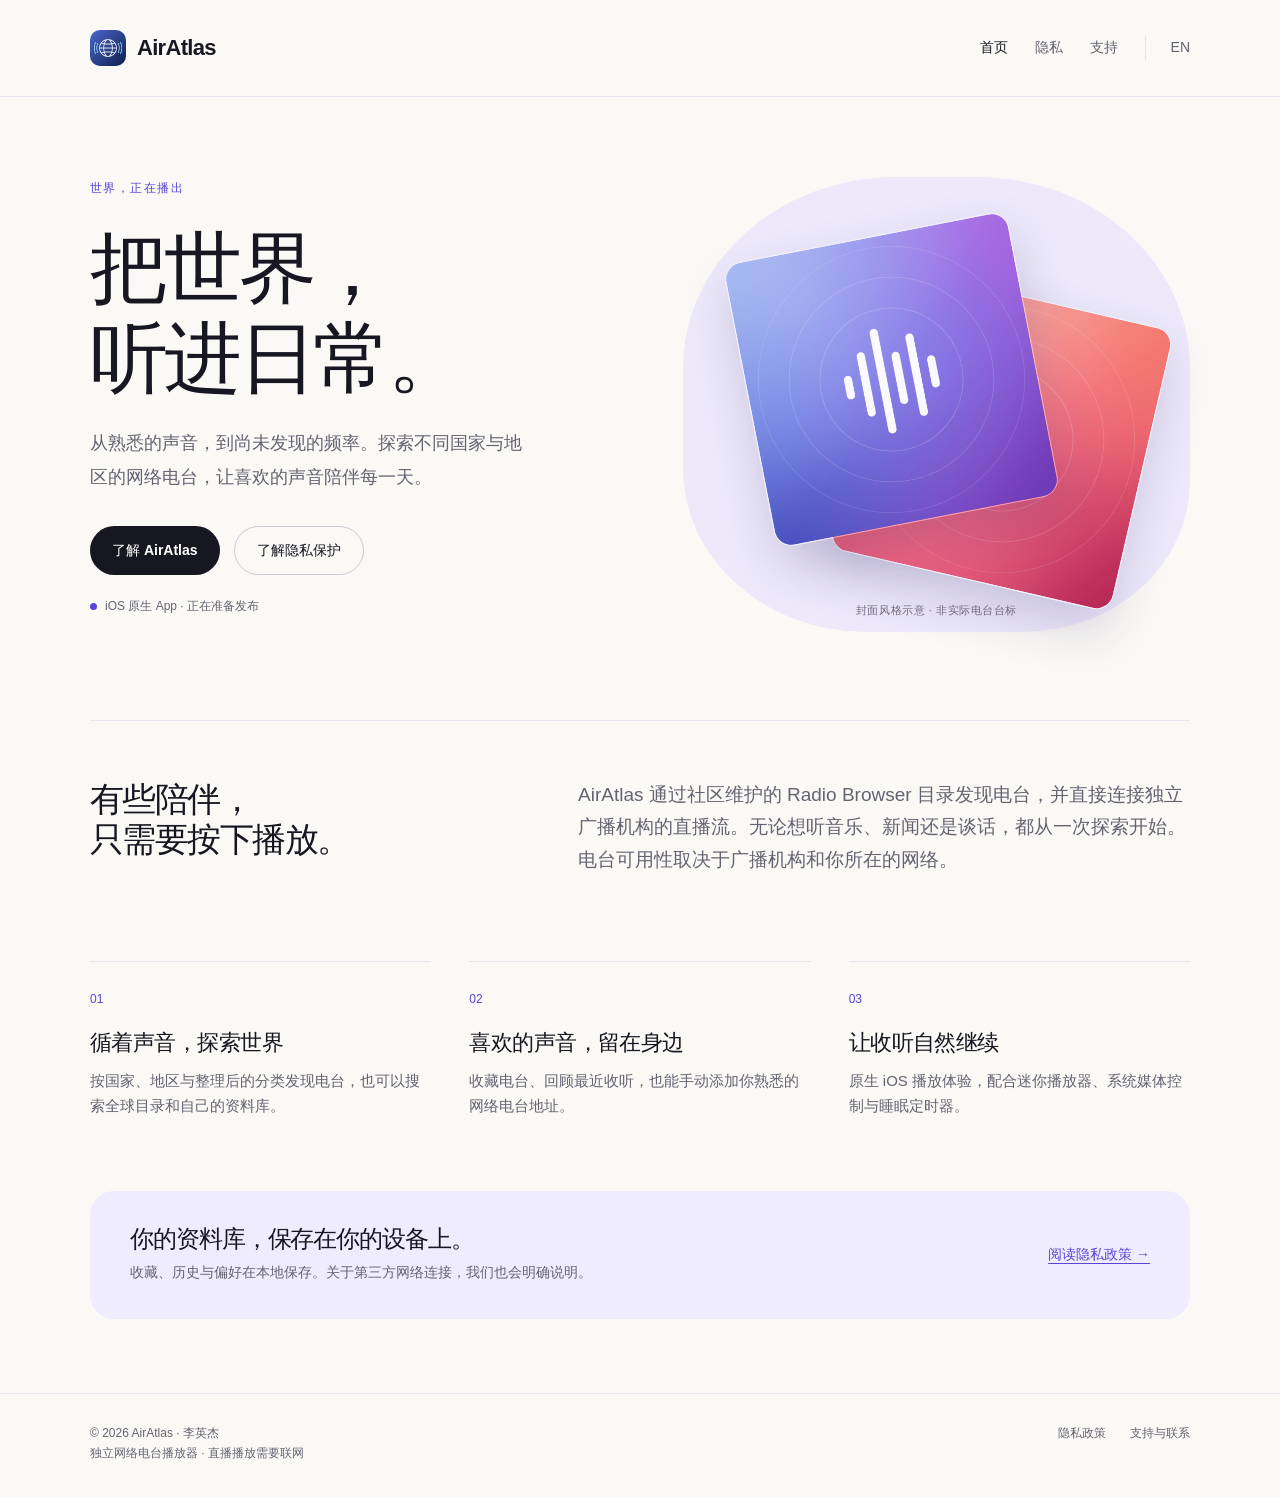
==== index.html @ 95bb7ce2 "Add files via upload" ====
<!doctype html><html lang="zh-CN"><head><meta charset="utf-8"><meta name="viewport" content="width=device-width, initial-scale=1"><title>听见世界的声音 · AirAtlas</title><meta name="description" content="从熟悉的声音，到尚未发现的频率。探索不同国家与地区的网络电台，让喜欢的声音陪伴每一天。"><meta name="theme-color" content="#faf9f6"><link rel="canonical" href="https://oooooooooooooooodles.github.io/airatlas-website/index.html"><link rel="alternate" hreflang="zh-CN" href="https://oooooooooooooooodles.github.io/airatlas-website/index.html"><link rel="alternate" hreflang="en" href="https://oooooooooooooooodles.github.io/airatlas-website/index-en.html"><link rel="icon" href="app-icon.png"><link rel="stylesheet" href="site.css"></head><body><a class="skip" href="#main">跳至正文</a><header><div class="wrap nav"><a class="brand" href="index.html" aria-label="AirAtlas 首页"><img src="app-icon.png" width="36" height="36" alt="">AirAtlas</a><nav class="nav-links" aria-label="主导航"><a href="index.html" aria-current="page">首页</a><a href="privacy.html">隐私</a><a href="support.html">支持</a><a class="language" href="index-en.html" lang="en" hreflang="en">EN</a></nav></div></header><main id="main" class="wrap"><section class="hero"><div><div class="eyebrow">世界，正在播出</div><h1>把世界，<br>听进日常。</h1><p class="lead">从熟悉的声音，到尚未发现的频率。探索不同国家与地区的网络电台，让喜欢的声音陪伴每一天。</p><div class="actions"><a class="button" href="support.html">了解 AirAtlas</a><a class="button secondary" href="privacy.html">了解隐私保护</a></div><p class="status">iOS 原生 App · 正在准备发布</p></div><div class="art-stage" role="img" aria-label="AirAtlas 电子与谈话类的封面风格示意"><img class="cover second" src="talk.jpg" width="1024" height="1024" alt=""><img class="cover first" src="electronic.jpg" width="1024" height="1024" alt=""><span class="art-caption">封面风格示意 · 非实际电台台标</span></div></section><section class="intro"><h2>有些陪伴，<br>只需要按下播放。</h2><p>AirAtlas 通过社区维护的 Radio Browser 目录发现电台，并直接连接独立广播机构的直播流。无论想听音乐、新闻还是谈话，都从一次探索开始。电台可用性取决于广播机构和你所在的网络。</p></section><div class="features"><section class="feature"><span class="number">01</span><h3>循着声音，探索世界</h3><p>按国家、地区与整理后的分类发现电台，也可以搜索全球目录和自己的资料库。</p></section><section class="feature"><span class="number">02</span><h3>喜欢的声音，留在身边</h3><p>收藏电台、回顾最近收听，也能手动添加你熟悉的网络电台地址。</p></section><section class="feature"><span class="number">03</span><h3>让收听自然继续</h3><p>原生 iOS 播放体验，配合迷你播放器、系统媒体控制与睡眠定时器。</p></section></div><section class="privacy-note"><div><h2>你的资料库，保存在你的设备上。</h2><p>收藏、历史与偏好在本地保存。关于第三方网络连接，我们也会明确说明。</p></div><a href="privacy.html">阅读隐私政策 →</a></section></main><footer><div class="wrap footer-row"><div class="footer-copy">© 2026 AirAtlas · 李英杰<br>独立网络电台播放器 · 直播播放需要联网</div><div class="footer-links"><a href="privacy.html">隐私政策</a><a href="support.html">支持与联系</a></div></div></footer></body></html>
---- site.css ----
:root{--paper:#faf9f6;--ink:#171721;--muted:#646370;--accent:#5845d8;--line:#e6e3ed;--soft:#efecff;--white:#fff;color-scheme:light;font-family:-apple-system,BlinkMacSystemFont,"Segoe UI","PingFang SC","Microsoft YaHei",sans-serif;font-synthesis:none}*{box-sizing:border-box}body{margin:0;background:var(--paper);color:var(--ink);line-height:1.7}a{color:var(--accent);text-underline-offset:4px}a:hover{text-decoration:underline}a:focus-visible,summary:focus-visible{outline:3px solid var(--accent);outline-offset:5px}img{max-width:100%;height:auto}h1,h2,h3,p{margin-top:0}h1,h2,h3{line-height:1.18;letter-spacing:-.045em}p{margin-bottom:1.2em}.wrap{max-width:1180px;margin:auto;padding:0 40px}.skip{position:absolute;left:20px;top:-70px;background:#fff;padding:12px;z-index:10}.skip:focus{top:10px}header{border-bottom:1px solid var(--line)}.nav{min-height:96px;display:flex;align-items:center;justify-content:space-between;gap:28px}.brand{display:flex;align-items:center;gap:11px;font-size:22px;font-weight:700;letter-spacing:-.7px;text-decoration:none;color:var(--ink)}.brand img{width:36px;height:36px;border-radius:10px}.nav-links{display:flex;gap:27px;align-items:center}.nav-links a{text-decoration:none;color:var(--muted);font-size:14px}.nav-links a[aria-current=page]{color:var(--ink);font-weight:650}.nav-links a:hover{color:var(--accent)}.language{border-left:1px solid var(--line);padding-left:25px}.eyebrow{font-size:12px;letter-spacing:.12em;font-weight:650;color:var(--accent);text-transform:uppercase}.hero{display:grid;grid-template-columns:1.1fr 1fr;align-items:center;gap:35px;padding-top:80px;padding-bottom:88px}.hero h1{font-size:clamp(48px,6.1vw,78px);font-weight:720;margin:24px 0;line-height:1.16}.hero .lead{font-size:18px;color:var(--muted);max-width:445px;line-height:1.85}.actions{display:flex;gap:14px;align-items:center;flex-wrap:wrap;margin-top:32px}.button{display:inline-flex;justify-content:center;align-items:center;min-height:49px;padding:11px 22px;border-radius:100px;background:var(--ink);color:#fff;text-decoration:none;font-size:14px;font-weight:550}.button:hover{background:var(--accent);text-decoration:none}.button.secondary{background:transparent;color:var(--ink);border:1px solid #ccc7d8}.status{font-size:12px;color:var(--muted);margin-top:21px}.status:before{content:"";display:inline-block;width:7px;height:7px;background:var(--accent);border-radius:50%;margin-right:8px}.art-stage{position:relative;min-height:455px;display:flex;align-items:center;justify-content:center;background:#ede9fb;border-radius:42% 42% 33% 36%;isolation:isolate}.cover{position:absolute;width:57%;border-radius:18px;box-shadow:0 22px 48px #30235e30;border:1px solid #ffffff66}.cover.first{transform:translate(-45px,-25px) rotate(-11deg);z-index:2}.cover.second{transform:translate(65px,35px) rotate(13deg)}.art-caption{position:absolute;bottom:12px;font-size:11px;color:#71677f;letter-spacing:.05em}.intro{border-top:1px solid var(--line);display:grid;grid-template-columns:1fr 1.5fr;gap:80px;padding-top:58px;padding-bottom:62px}.intro h2{font-size:34px;max-width:280px}.intro p{font-size:19px;color:var(--muted);max-width:650px;margin:0}.features{display:grid;grid-template-columns:repeat(3,1fr);gap:38px;padding:12px 0 72px}.feature{border-top:1px solid var(--line);padding-top:22px}.feature .number{font-size:12px;color:var(--accent)}.feature h3{font-size:22px;letter-spacing:-.025em;margin:18px 0 12px}.feature p{font-size:15px;color:var(--muted);margin:0}.privacy-note{display:flex;align-items:center;justify-content:space-between;gap:40px;background:var(--soft);border-radius:24px;padding:34px 40px;margin-bottom:74px}.privacy-note h2{font-size:24px;margin-bottom:8px}.privacy-note p{font-size:14px;color:var(--muted);margin:0}.privacy-note a{white-space:nowrap;font-size:14px}.page-title{padding:65px 0 35px;border-bottom:1px solid var(--line)}.page-title h1{font-size:clamp(38px,5vw,56px);margin:18px 0}.page-title .description{font-size:17px;color:var(--muted);max-width:660px}.meta{font-size:13px;color:var(--muted)}.document{display:grid;grid-template-columns:210px 1fr;gap:75px;padding-top:42px;padding-bottom:82px}.toc{font-size:13px;align-self:start;position:sticky;top:30px}.toc a{display:block;padding:6px 0;color:var(--muted);text-decoration:none}.toc a:hover{color:var(--accent)}.document article{max-width:750px}.document section{scroll-margin-top:30px;margin-bottom:35px}.document h2{font-size:25px;letter-spacing:-.025em;margin:5px 0 16px}.document p,.document li{font-size:15px;color:#4e4c5b}.document ul{padding-left:21px}.document strong{color:var(--ink);font-weight:600}.notice{padding:18px 22px;border-left:3px solid var(--accent);background:var(--soft);font-size:14px;border-radius:0 12px 12px 0}.contact-box{background:var(--soft);border-radius:20px;padding:28px;margin-bottom:35px}.contact-box h2{margin-top:0}.contact-box .email{font-size:clamp(18px,3vw,24px);overflow-wrap:anywhere;font-weight:550}.contact-box p{margin-bottom:0}details{padding:20px 0;border-bottom:1px solid var(--line)}summary{cursor:pointer;font-size:17px;font-weight:550;line-height:1.5}details p{margin:15px 0 2px!important}footer{border-top:1px solid var(--line);padding:29px 0 34px}.footer-row{display:flex;justify-content:space-between;gap:22px;align-items:start}.footer-copy{font-size:12px;color:var(--muted)}.footer-links{display:flex;gap:24px;font-size:12px}.footer-links a{color:var(--muted);text-decoration:none}.preview-note{background:#fff5dc;color:#655329;text-align:center;font-size:12px;padding:8px 18px}.not-found{padding:100px 0;min-height:60vh}.not-found h1{font-size:60px}.muted{color:var(--muted)}@media(max-width:850px){.wrap{padding:0 25px}.hero{gap:16px;padding-top:48px;padding-bottom:54px}.hero h1{font-size:52px}.art-stage{min-height:340px}.intro{gap:35px}.document{grid-template-columns:155px 1fr;gap:35px}.features{gap:24px}.nav-links{gap:18px}}@media(max-width:620px){.wrap{padding:0 22px}.nav{min-height:82px;gap:15px;flex-wrap:wrap;padding-top:16px;padding-bottom:14px}.brand{font-size:20px}.brand img{width:31px;height:31px}.nav-links{gap:15px}.nav-links a{font-size:12px}.language{padding-left:13px}.hero{grid-template-columns:1fr;padding-top:40px;padding-bottom:45px;gap:30px}.hero h1{font-size:54px;margin-top:18px}.hero .lead{font-size:16px}.art-stage{min-height:330px;max-width:400px;width:100%;justify-self:center}.intro{grid-template-columns:1fr;gap:5px;padding-top:35px;padding-bottom:36px}.intro h2{font-size:28px;max-width:none}.intro p{font-size:16px}.features{grid-template-columns:1fr;gap:29px;padding-bottom:40px}.feature h3{margin-top:12px;font-size:21px}.privacy-note{flex-direction:column;align-items:start;gap:17px;padding:27px;margin-bottom:42px}.privacy-note h2{font-size:22px}.page-title{padding-top:40px}.document{display:block;padding-top:24px;padding-bottom:35px}.toc{position:static;border-bottom:1px solid var(--line);padding-bottom:20px;margin-bottom:30px;display:flex;flex-wrap:wrap;gap:0 20px}.toc a{font-size:12px}.footer-row{flex-direction:column;gap:15px}.page-title h1{font-size:39px}.contact-box{padding:22px}}@media(prefers-reduced-motion:no-preference){a{transition:background-color .16s,color .16s}}@media print{header,.toc,.preview-note,.footer-links{display:none}.document{display:block}.wrap{max-width:none}.document article{max-width:none}body{background:#fff}.page-title{padding-top:0}}
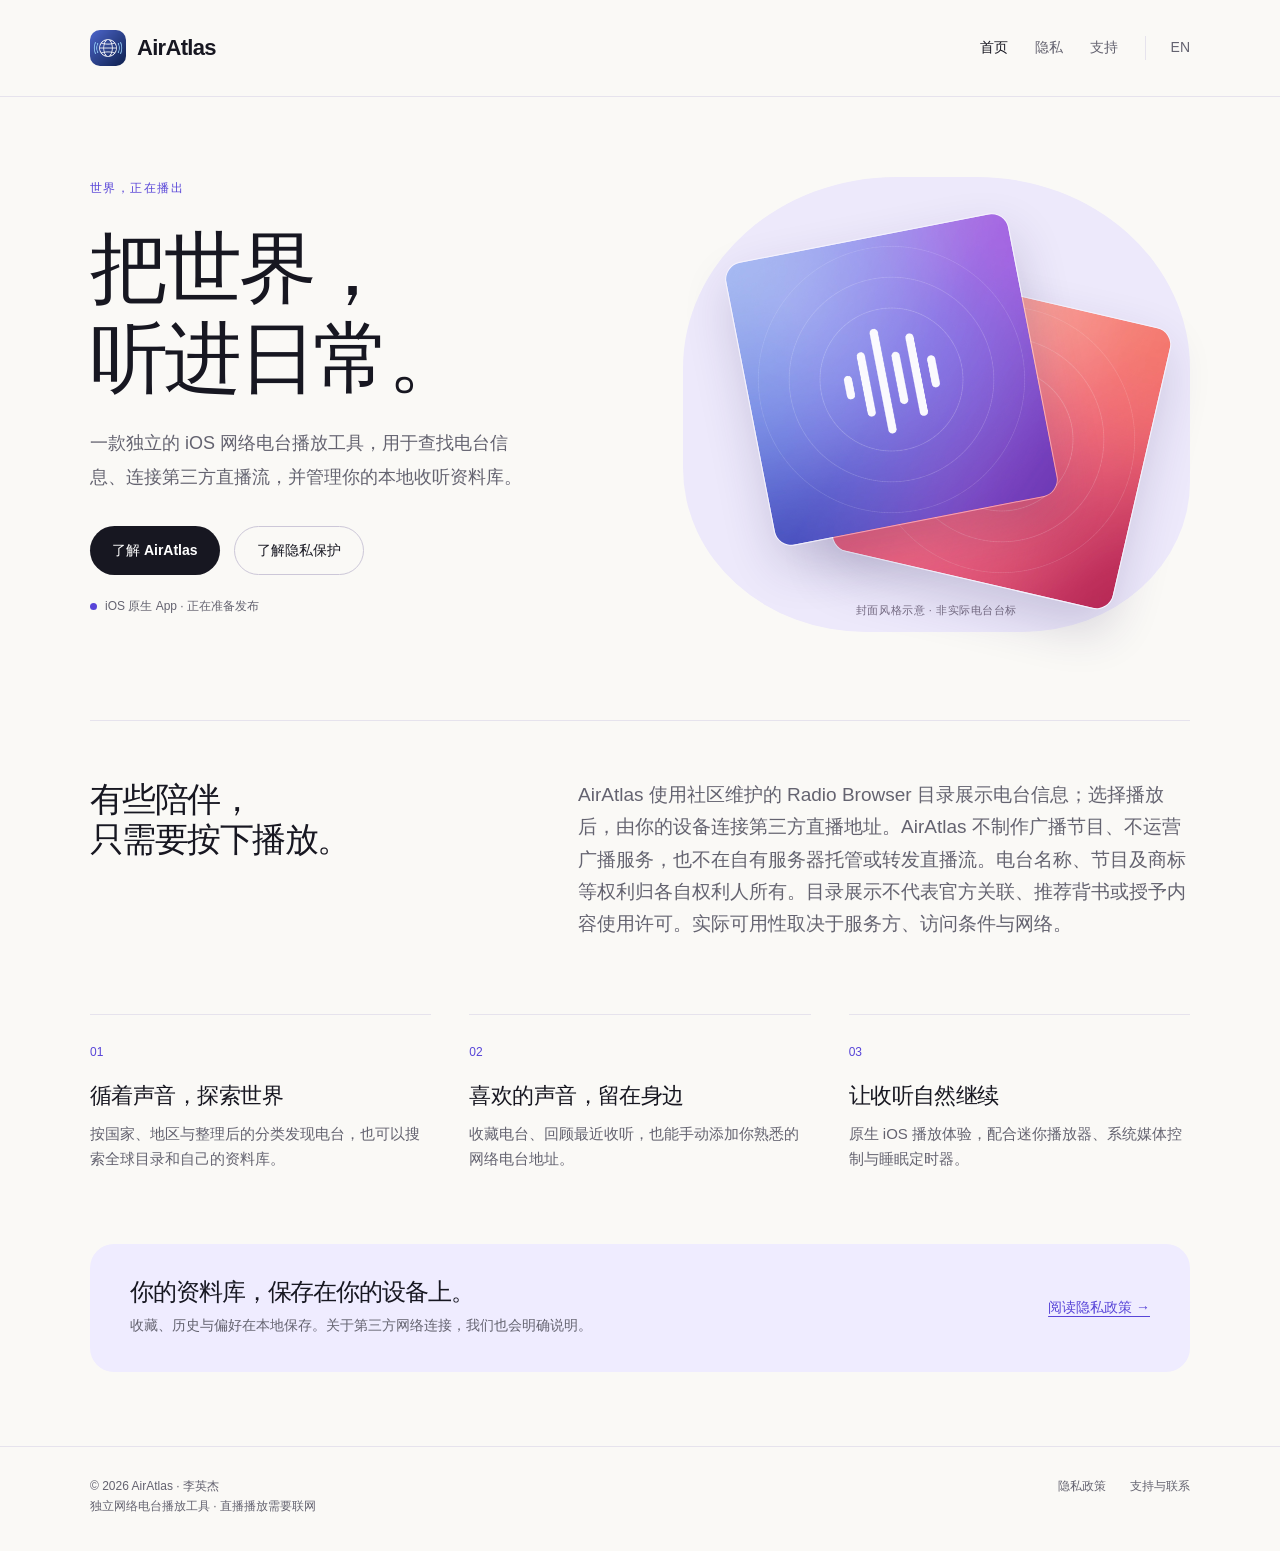
==== commit 80a0a10f: "Describe AirAtlas as an independent radio playback tool" ====
--- a/index.html
+++ b/index.html
@@ -1 +1 @@
-<!doctype html><html lang="zh-CN"><head><meta charset="utf-8"><meta name="viewport" content="width=device-width, initial-scale=1"><title>听见世界的声音 · AirAtlas</title><meta name="description" content="从熟悉的声音，到尚未发现的频率。探索不同国家与地区的网络电台，让喜欢的声音陪伴每一天。"><meta name="theme-color" content="#faf9f6"><link rel="canonical" href="https://oooooooooooooooodles.github.io/airatlas-website/index.html"><link rel="alternate" hreflang="zh-CN" href="https://oooooooooooooooodles.github.io/airatlas-website/index.html"><link rel="alternate" hreflang="en" href="https://oooooooooooooooodles.github.io/airatlas-website/index-en.html"><link rel="icon" href="app-icon.png"><link rel="stylesheet" href="site.css"></head><body><a class="skip" href="#main">跳至正文</a><header><div class="wrap nav"><a class="brand" href="index.html" aria-label="AirAtlas 首页"><img src="app-icon.png" width="36" height="36" alt="">AirAtlas</a><nav class="nav-links" aria-label="主导航"><a href="index.html" aria-current="page">首页</a><a href="privacy.html">隐私</a><a href="support.html">支持</a><a class="language" href="index-en.html" lang="en" hreflang="en">EN</a></nav></div></header><main id="main" class="wrap"><section class="hero"><div><div class="eyebrow">世界，正在播出</div><h1>把世界，<br>听进日常。</h1><p class="lead">从熟悉的声音，到尚未发现的频率。探索不同国家与地区的网络电台，让喜欢的声音陪伴每一天。</p><div class="actions"><a class="button" href="support.html">了解 AirAtlas</a><a class="button secondary" href="privacy.html">了解隐私保护</a></div><p class="status">iOS 原生 App · 正在准备发布</p></div><div class="art-stage" role="img" aria-label="AirAtlas 电子与谈话类的封面风格示意"><img class="cover second" src="talk.jpg" width="1024" height="1024" alt=""><img class="cover first" src="electronic.jpg" width="1024" height="1024" alt=""><span class="art-caption">封面风格示意 · 非实际电台台标</span></div></section><section class="intro"><h2>有些陪伴，<br>只需要按下播放。</h2><p>AirAtlas 通过社区维护的 Radio Browser 目录发现电台，并直接连接独立广播机构的直播流。无论想听音乐、新闻还是谈话，都从一次探索开始。电台可用性取决于广播机构和你所在的网络。</p></section><div class="features"><section class="feature"><span class="number">01</span><h3>循着声音，探索世界</h3><p>按国家、地区与整理后的分类发现电台，也可以搜索全球目录和自己的资料库。</p></section><section class="feature"><span class="number">02</span><h3>喜欢的声音，留在身边</h3><p>收藏电台、回顾最近收听，也能手动添加你熟悉的网络电台地址。</p></section><section class="feature"><span class="number">03</span><h3>让收听自然继续</h3><p>原生 iOS 播放体验，配合迷你播放器、系统媒体控制与睡眠定时器。</p></section></div><section class="privacy-note"><div><h2>你的资料库，保存在你的设备上。</h2><p>收藏、历史与偏好在本地保存。关于第三方网络连接，我们也会明确说明。</p></div><a href="privacy.html">阅读隐私政策 →</a></section></main><footer><div class="wrap footer-row"><div class="footer-copy">© 2026 AirAtlas · 李英杰<br>独立网络电台播放器 · 直播播放需要联网</div><div class="footer-links"><a href="privacy.html">隐私政策</a><a href="support.html">支持与联系</a></div></div></footer></body></html>+<!doctype html><html lang="zh-CN"><head><meta charset="utf-8"><meta name="viewport" content="width=device-width, initial-scale=1"><title>听见世界的声音 · AirAtlas</title><meta name="description" content="一款独立的 iOS 网络电台播放工具，用于查找电台信息、连接第三方直播流，并管理你的本地收听资料库。"><meta name="theme-color" content="#faf9f6"><link rel="canonical" href="https://oooooooooooooooodles.github.io/airatlas-website/index.html"><link rel="alternate" hreflang="zh-CN" href="https://oooooooooooooooodles.github.io/airatlas-website/index.html"><link rel="alternate" hreflang="en" href="https://oooooooooooooooodles.github.io/airatlas-website/index-en.html"><link rel="icon" href="app-icon.png"><link rel="stylesheet" href="site.css"></head><body><a class="skip" href="#main">跳至正文</a><header><div class="wrap nav"><a class="brand" href="index.html" aria-label="AirAtlas 首页"><img src="app-icon.png" width="36" height="36" alt="">AirAtlas</a><nav class="nav-links" aria-label="主导航"><a href="index.html" aria-current="page">首页</a><a href="privacy.html">隐私</a><a href="support.html">支持</a><a class="language" href="index-en.html" lang="en" hreflang="en">EN</a></nav></div></header><main id="main" class="wrap"><section class="hero"><div><div class="eyebrow">世界，正在播出</div><h1>把世界，<br>听进日常。</h1><p class="lead">一款独立的 iOS 网络电台播放工具，用于查找电台信息、连接第三方直播流，并管理你的本地收听资料库。</p><div class="actions"><a class="button" href="support.html">了解 AirAtlas</a><a class="button secondary" href="privacy.html">了解隐私保护</a></div><p class="status">iOS 原生 App · 正在准备发布</p></div><div class="art-stage" role="img" aria-label="AirAtlas 电子与谈话类的封面风格示意"><img class="cover second" src="talk.jpg" width="1024" height="1024" alt=""><img class="cover first" src="electronic.jpg" width="1024" height="1024" alt=""><span class="art-caption">封面风格示意 · 非实际电台台标</span></div></section><section class="intro"><h2>有些陪伴，<br>只需要按下播放。</h2><p>AirAtlas 使用社区维护的 Radio Browser 目录展示电台信息；选择播放后，由你的设备连接第三方直播地址。AirAtlas 不制作广播节目、不运营广播服务，也不在自有服务器托管或转发直播流。电台名称、节目及商标等权利归各自权利人所有。目录展示不代表官方关联、推荐背书或授予内容使用许可。实际可用性取决于服务方、访问条件与网络。</p></section><div class="features"><section class="feature"><span class="number">01</span><h3>循着声音，探索世界</h3><p>按国家、地区与整理后的分类发现电台，也可以搜索全球目录和自己的资料库。</p></section><section class="feature"><span class="number">02</span><h3>喜欢的声音，留在身边</h3><p>收藏电台、回顾最近收听，也能手动添加你熟悉的网络电台地址。</p></section><section class="feature"><span class="number">03</span><h3>让收听自然继续</h3><p>原生 iOS 播放体验，配合迷你播放器、系统媒体控制与睡眠定时器。</p></section></div><section class="privacy-note"><div><h2>你的资料库，保存在你的设备上。</h2><p>收藏、历史与偏好在本地保存。关于第三方网络连接，我们也会明确说明。</p></div><a href="privacy.html">阅读隐私政策 →</a></section></main><footer><div class="wrap footer-row"><div class="footer-copy">© 2026 AirAtlas · 李英杰<br>独立网络电台播放工具 · 直播播放需要联网</div><div class="footer-links"><a href="privacy.html">隐私政策</a><a href="support.html">支持与联系</a></div></div></footer></body></html>
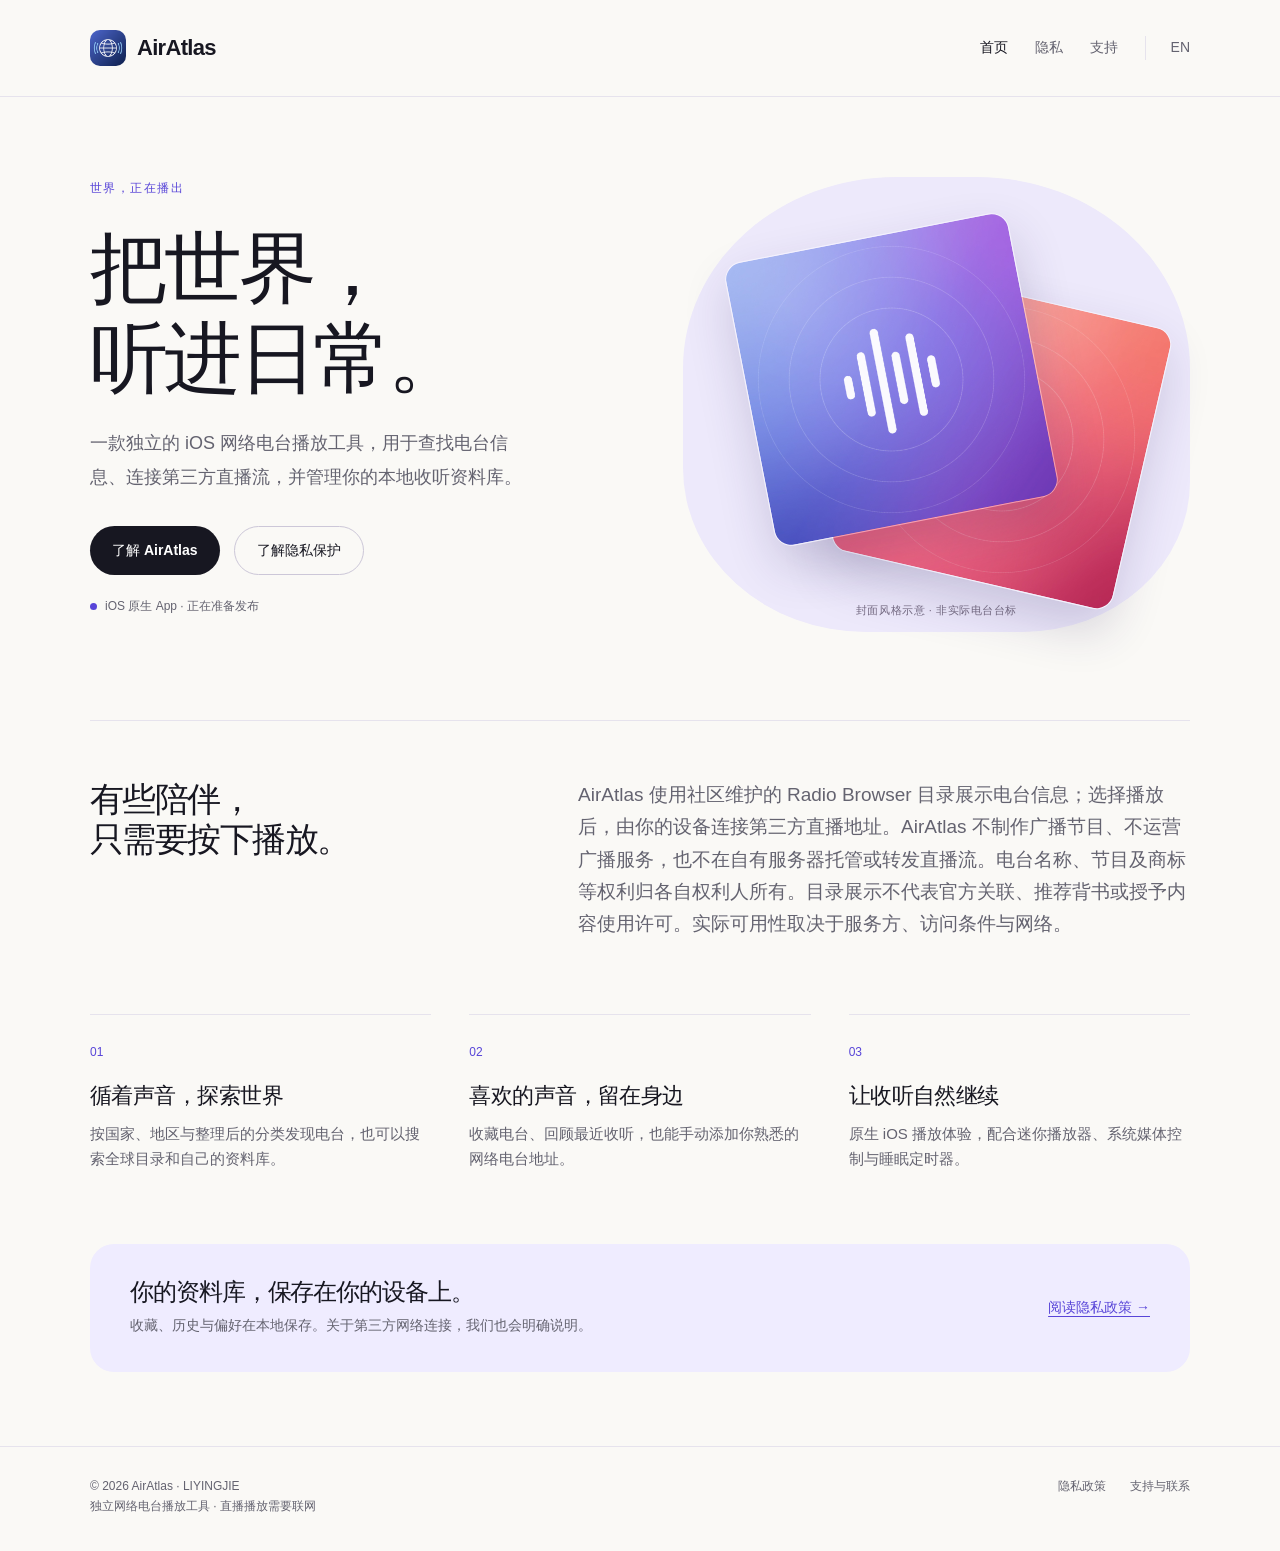
==== commit 5b41e692: "Use LIYINGJIE as the developer display name" ====
--- a/index.html
+++ b/index.html
@@ -1 +1 @@
-<!doctype html><html lang="zh-CN"><head><meta charset="utf-8"><meta name="viewport" content="width=device-width, initial-scale=1"><title>听见世界的声音 · AirAtlas</title><meta name="description" content="一款独立的 iOS 网络电台播放工具，用于查找电台信息、连接第三方直播流，并管理你的本地收听资料库。"><meta name="theme-color" content="#faf9f6"><link rel="canonical" href="https://oooooooooooooooodles.github.io/airatlas-website/index.html"><link rel="alternate" hreflang="zh-CN" href="https://oooooooooooooooodles.github.io/airatlas-website/index.html"><link rel="alternate" hreflang="en" href="https://oooooooooooooooodles.github.io/airatlas-website/index-en.html"><link rel="icon" href="app-icon.png"><link rel="stylesheet" href="site.css"></head><body><a class="skip" href="#main">跳至正文</a><header><div class="wrap nav"><a class="brand" href="index.html" aria-label="AirAtlas 首页"><img src="app-icon.png" width="36" height="36" alt="">AirAtlas</a><nav class="nav-links" aria-label="主导航"><a href="index.html" aria-current="page">首页</a><a href="privacy.html">隐私</a><a href="support.html">支持</a><a class="language" href="index-en.html" lang="en" hreflang="en">EN</a></nav></div></header><main id="main" class="wrap"><section class="hero"><div><div class="eyebrow">世界，正在播出</div><h1>把世界，<br>听进日常。</h1><p class="lead">一款独立的 iOS 网络电台播放工具，用于查找电台信息、连接第三方直播流，并管理你的本地收听资料库。</p><div class="actions"><a class="button" href="support.html">了解 AirAtlas</a><a class="button secondary" href="privacy.html">了解隐私保护</a></div><p class="status">iOS 原生 App · 正在准备发布</p></div><div class="art-stage" role="img" aria-label="AirAtlas 电子与谈话类的封面风格示意"><img class="cover second" src="talk.jpg" width="1024" height="1024" alt=""><img class="cover first" src="electronic.jpg" width="1024" height="1024" alt=""><span class="art-caption">封面风格示意 · 非实际电台台标</span></div></section><section class="intro"><h2>有些陪伴，<br>只需要按下播放。</h2><p>AirAtlas 使用社区维护的 Radio Browser 目录展示电台信息；选择播放后，由你的设备连接第三方直播地址。AirAtlas 不制作广播节目、不运营广播服务，也不在自有服务器托管或转发直播流。电台名称、节目及商标等权利归各自权利人所有。目录展示不代表官方关联、推荐背书或授予内容使用许可。实际可用性取决于服务方、访问条件与网络。</p></section><div class="features"><section class="feature"><span class="number">01</span><h3>循着声音，探索世界</h3><p>按国家、地区与整理后的分类发现电台，也可以搜索全球目录和自己的资料库。</p></section><section class="feature"><span class="number">02</span><h3>喜欢的声音，留在身边</h3><p>收藏电台、回顾最近收听，也能手动添加你熟悉的网络电台地址。</p></section><section class="feature"><span class="number">03</span><h3>让收听自然继续</h3><p>原生 iOS 播放体验，配合迷你播放器、系统媒体控制与睡眠定时器。</p></section></div><section class="privacy-note"><div><h2>你的资料库，保存在你的设备上。</h2><p>收藏、历史与偏好在本地保存。关于第三方网络连接，我们也会明确说明。</p></div><a href="privacy.html">阅读隐私政策 →</a></section></main><footer><div class="wrap footer-row"><div class="footer-copy">© 2026 AirAtlas · 李英杰<br>独立网络电台播放工具 · 直播播放需要联网</div><div class="footer-links"><a href="privacy.html">隐私政策</a><a href="support.html">支持与联系</a></div></div></footer></body></html>
+<!doctype html><html lang="zh-CN"><head><meta charset="utf-8"><meta name="viewport" content="width=device-width, initial-scale=1"><title>听见世界的声音 · AirAtlas</title><meta name="description" content="一款独立的 iOS 网络电台播放工具，用于查找电台信息、连接第三方直播流，并管理你的本地收听资料库。"><meta name="theme-color" content="#faf9f6"><link rel="canonical" href="https://oooooooooooooooodles.github.io/airatlas-website/index.html"><link rel="alternate" hreflang="zh-CN" href="https://oooooooooooooooodles.github.io/airatlas-website/index.html"><link rel="alternate" hreflang="en" href="https://oooooooooooooooodles.github.io/airatlas-website/index-en.html"><link rel="icon" href="app-icon.png"><link rel="stylesheet" href="site.css"></head><body><a class="skip" href="#main">跳至正文</a><header><div class="wrap nav"><a class="brand" href="index.html" aria-label="AirAtlas 首页"><img src="app-icon.png" width="36" height="36" alt="">AirAtlas</a><nav class="nav-links" aria-label="主导航"><a href="index.html" aria-current="page">首页</a><a href="privacy.html">隐私</a><a href="support.html">支持</a><a class="language" href="index-en.html" lang="en" hreflang="en">EN</a></nav></div></header><main id="main" class="wrap"><section class="hero"><div><div class="eyebrow">世界，正在播出</div><h1>把世界，<br>听进日常。</h1><p class="lead">一款独立的 iOS 网络电台播放工具，用于查找电台信息、连接第三方直播流，并管理你的本地收听资料库。</p><div class="actions"><a class="button" href="support.html">了解 AirAtlas</a><a class="button secondary" href="privacy.html">了解隐私保护</a></div><p class="status">iOS 原生 App · 正在准备发布</p></div><div class="art-stage" role="img" aria-label="AirAtlas 电子与谈话类的封面风格示意"><img class="cover second" src="talk.jpg" width="1024" height="1024" alt=""><img class="cover first" src="electronic.jpg" width="1024" height="1024" alt=""><span class="art-caption">封面风格示意 · 非实际电台台标</span></div></section><section class="intro"><h2>有些陪伴，<br>只需要按下播放。</h2><p>AirAtlas 使用社区维护的 Radio Browser 目录展示电台信息；选择播放后，由你的设备连接第三方直播地址。AirAtlas 不制作广播节目、不运营广播服务，也不在自有服务器托管或转发直播流。电台名称、节目及商标等权利归各自权利人所有。目录展示不代表官方关联、推荐背书或授予内容使用许可。实际可用性取决于服务方、访问条件与网络。</p></section><div class="features"><section class="feature"><span class="number">01</span><h3>循着声音，探索世界</h3><p>按国家、地区与整理后的分类发现电台，也可以搜索全球目录和自己的资料库。</p></section><section class="feature"><span class="number">02</span><h3>喜欢的声音，留在身边</h3><p>收藏电台、回顾最近收听，也能手动添加你熟悉的网络电台地址。</p></section><section class="feature"><span class="number">03</span><h3>让收听自然继续</h3><p>原生 iOS 播放体验，配合迷你播放器、系统媒体控制与睡眠定时器。</p></section></div><section class="privacy-note"><div><h2>你的资料库，保存在你的设备上。</h2><p>收藏、历史与偏好在本地保存。关于第三方网络连接，我们也会明确说明。</p></div><a href="privacy.html">阅读隐私政策 →</a></section></main><footer><div class="wrap footer-row"><div class="footer-copy">© 2026 AirAtlas · LIYINGJIE<br>独立网络电台播放工具 · 直播播放需要联网</div><div class="footer-links"><a href="privacy.html">隐私政策</a><a href="support.html">支持与联系</a></div></div></footer></body></html>
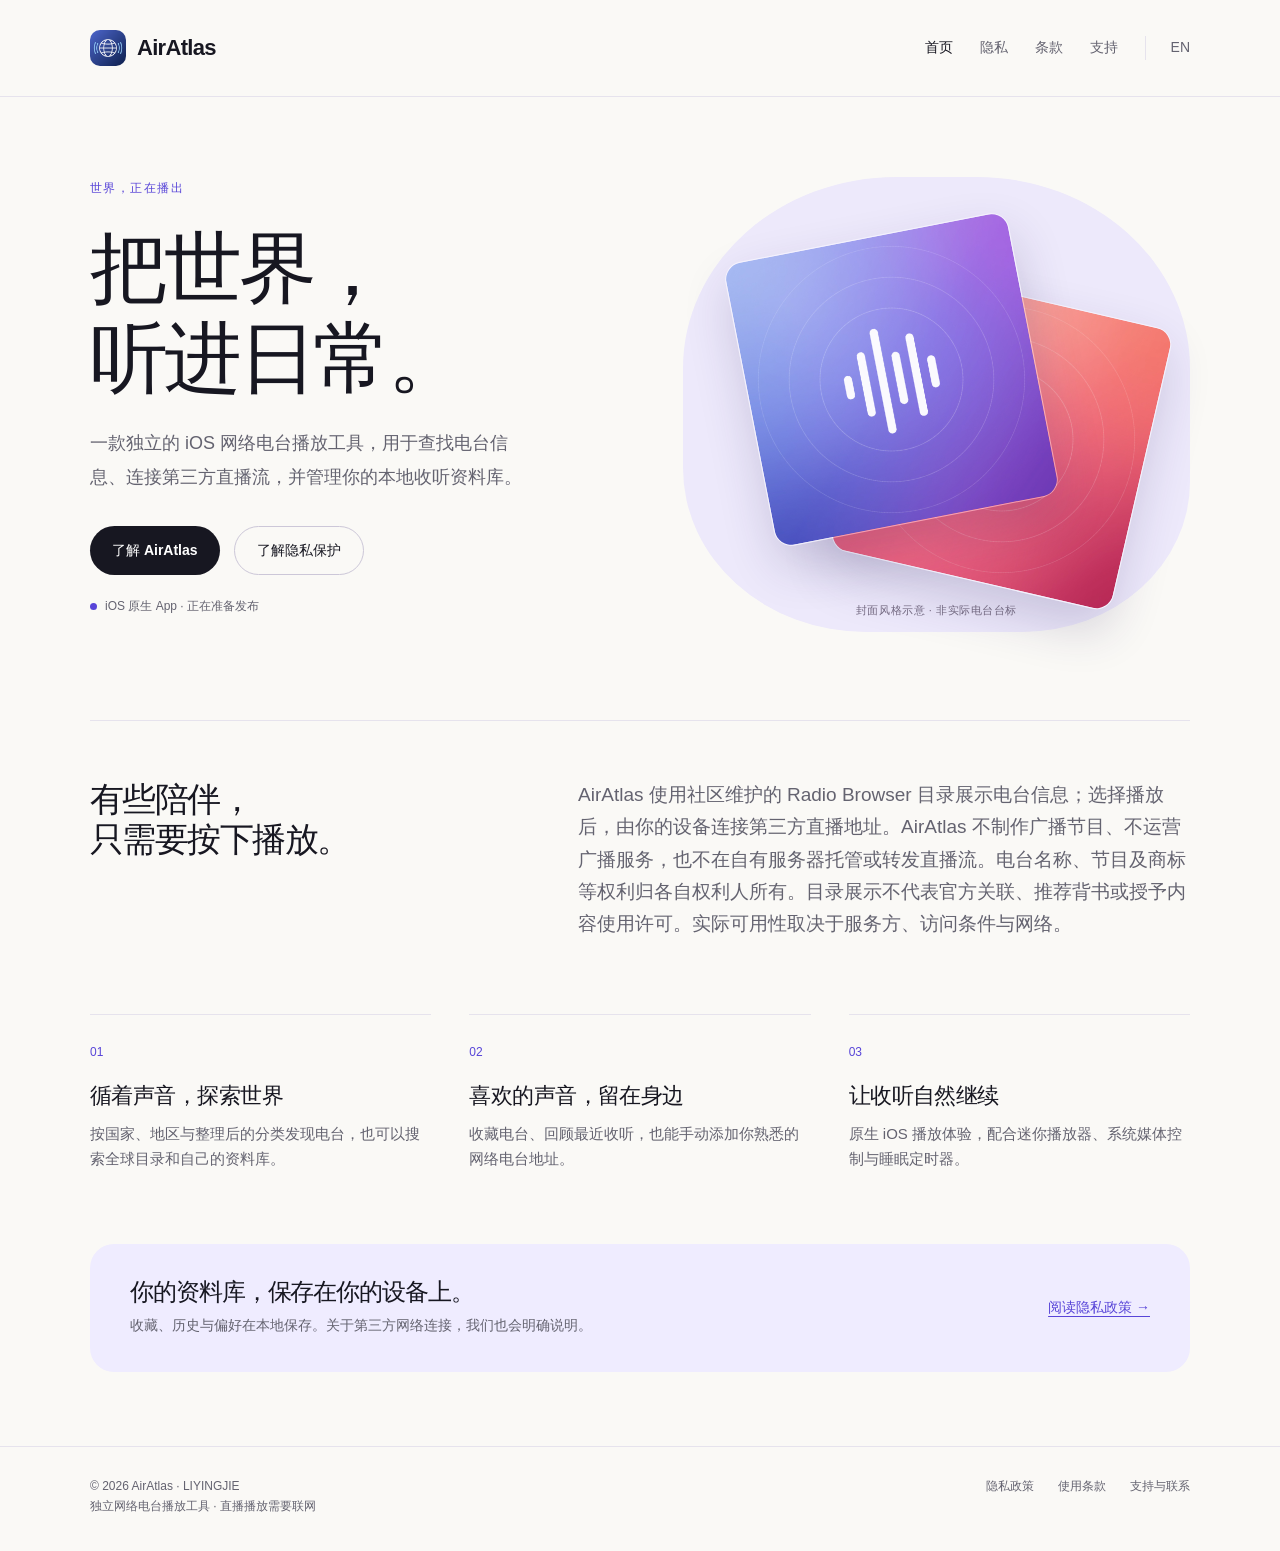
==== commit 9ca84675: "Update AirAtlas terms, privacy and broadcaster contact policy" ====
--- a/index.html
+++ b/index.html
@@ -1 +1 @@
-<!doctype html><html lang="zh-CN"><head><meta charset="utf-8"><meta name="viewport" content="width=device-width, initial-scale=1"><title>听见世界的声音 · AirAtlas</title><meta name="description" content="一款独立的 iOS 网络电台播放工具，用于查找电台信息、连接第三方直播流，并管理你的本地收听资料库。"><meta name="theme-color" content="#faf9f6"><link rel="canonical" href="https://oooooooooooooooodles.github.io/airatlas-website/index.html"><link rel="alternate" hreflang="zh-CN" href="https://oooooooooooooooodles.github.io/airatlas-website/index.html"><link rel="alternate" hreflang="en" href="https://oooooooooooooooodles.github.io/airatlas-website/index-en.html"><link rel="icon" href="app-icon.png"><link rel="stylesheet" href="site.css"></head><body><a class="skip" href="#main">跳至正文</a><header><div class="wrap nav"><a class="brand" href="index.html" aria-label="AirAtlas 首页"><img src="app-icon.png" width="36" height="36" alt="">AirAtlas</a><nav class="nav-links" aria-label="主导航"><a href="index.html" aria-current="page">首页</a><a href="privacy.html">隐私</a><a href="support.html">支持</a><a class="language" href="index-en.html" lang="en" hreflang="en">EN</a></nav></div></header><main id="main" class="wrap"><section class="hero"><div><div class="eyebrow">世界，正在播出</div><h1>把世界，<br>听进日常。</h1><p class="lead">一款独立的 iOS 网络电台播放工具，用于查找电台信息、连接第三方直播流，并管理你的本地收听资料库。</p><div class="actions"><a class="button" href="support.html">了解 AirAtlas</a><a class="button secondary" href="privacy.html">了解隐私保护</a></div><p class="status">iOS 原生 App · 正在准备发布</p></div><div class="art-stage" role="img" aria-label="AirAtlas 电子与谈话类的封面风格示意"><img class="cover second" src="talk.jpg" width="1024" height="1024" alt=""><img class="cover first" src="electronic.jpg" width="1024" height="1024" alt=""><span class="art-caption">封面风格示意 · 非实际电台台标</span></div></section><section class="intro"><h2>有些陪伴，<br>只需要按下播放。</h2><p>AirAtlas 使用社区维护的 Radio Browser 目录展示电台信息；选择播放后，由你的设备连接第三方直播地址。AirAtlas 不制作广播节目、不运营广播服务，也不在自有服务器托管或转发直播流。电台名称、节目及商标等权利归各自权利人所有。目录展示不代表官方关联、推荐背书或授予内容使用许可。实际可用性取决于服务方、访问条件与网络。</p></section><div class="features"><section class="feature"><span class="number">01</span><h3>循着声音，探索世界</h3><p>按国家、地区与整理后的分类发现电台，也可以搜索全球目录和自己的资料库。</p></section><section class="feature"><span class="number">02</span><h3>喜欢的声音，留在身边</h3><p>收藏电台、回顾最近收听，也能手动添加你熟悉的网络电台地址。</p></section><section class="feature"><span class="number">03</span><h3>让收听自然继续</h3><p>原生 iOS 播放体验，配合迷你播放器、系统媒体控制与睡眠定时器。</p></section></div><section class="privacy-note"><div><h2>你的资料库，保存在你的设备上。</h2><p>收藏、历史与偏好在本地保存。关于第三方网络连接，我们也会明确说明。</p></div><a href="privacy.html">阅读隐私政策 →</a></section></main><footer><div class="wrap footer-row"><div class="footer-copy">© 2026 AirAtlas · LIYINGJIE<br>独立网络电台播放工具 · 直播播放需要联网</div><div class="footer-links"><a href="privacy.html">隐私政策</a><a href="support.html">支持与联系</a></div></div></footer></body></html>
+<!doctype html><html lang="zh-CN"><head><meta charset="utf-8"><meta name="viewport" content="width=device-width, initial-scale=1"><title>听见世界的声音 · AirAtlas</title><meta name="description" content="一款独立的 iOS 网络电台播放工具，用于查找电台信息、连接第三方直播流，并管理你的本地收听资料库。"><meta name="theme-color" content="#faf9f6"><link rel="canonical" href="https://oooooooooooooooodles.github.io/airatlas-website/index.html"><link rel="alternate" hreflang="zh-CN" href="https://oooooooooooooooodles.github.io/airatlas-website/index.html"><link rel="alternate" hreflang="en" href="https://oooooooooooooooodles.github.io/airatlas-website/index-en.html"><link rel="icon" href="app-icon.png"><link rel="stylesheet" href="site.css"></head><body><a class="skip" href="#main">跳至正文</a><header><div class="wrap nav"><a class="brand" href="index.html" aria-label="AirAtlas 首页"><img src="app-icon.png" width="36" height="36" alt="">AirAtlas</a><nav class="nav-links" aria-label="主导航"><a href="index.html" aria-current="page">首页</a><a href="privacy.html">隐私</a><a href="terms.html">条款</a><a href="support.html">支持</a><a class="language" href="index-en.html" lang="en" hreflang="en">EN</a></nav></div></header><main id="main" class="wrap"><section class="hero"><div><div class="eyebrow">世界，正在播出</div><h1>把世界，<br>听进日常。</h1><p class="lead">一款独立的 iOS 网络电台播放工具，用于查找电台信息、连接第三方直播流，并管理你的本地收听资料库。</p><div class="actions"><a class="button" href="support.html">了解 AirAtlas</a><a class="button secondary" href="privacy.html">了解隐私保护</a></div><p class="status">iOS 原生 App · 正在准备发布</p></div><div class="art-stage" role="img" aria-label="AirAtlas 电子与谈话类的封面风格示意"><img class="cover second" src="talk.jpg" width="1024" height="1024" alt=""><img class="cover first" src="electronic.jpg" width="1024" height="1024" alt=""><span class="art-caption">封面风格示意 · 非实际电台台标</span></div></section><section class="intro"><h2>有些陪伴，<br>只需要按下播放。</h2><p>AirAtlas 使用社区维护的 Radio Browser 目录展示电台信息；选择播放后，由你的设备连接第三方直播地址。AirAtlas 不制作广播节目、不运营广播服务，也不在自有服务器托管或转发直播流。电台名称、节目及商标等权利归各自权利人所有。目录展示不代表官方关联、推荐背书或授予内容使用许可。实际可用性取决于服务方、访问条件与网络。</p></section><div class="features"><section class="feature"><span class="number">01</span><h3>循着声音，探索世界</h3><p>按国家、地区与整理后的分类发现电台，也可以搜索全球目录和自己的资料库。</p></section><section class="feature"><span class="number">02</span><h3>喜欢的声音，留在身边</h3><p>收藏电台、回顾最近收听，也能手动添加你熟悉的网络电台地址。</p></section><section class="feature"><span class="number">03</span><h3>让收听自然继续</h3><p>原生 iOS 播放体验，配合迷你播放器、系统媒体控制与睡眠定时器。</p></section></div><section class="privacy-note"><div><h2>你的资料库，保存在你的设备上。</h2><p>收藏、历史与偏好在本地保存。关于第三方网络连接，我们也会明确说明。</p></div><a href="privacy.html">阅读隐私政策 →</a></section></main><footer><div class="wrap footer-row"><div class="footer-copy">© 2026 AirAtlas · LIYINGJIE<br>独立网络电台播放工具 · 直播播放需要联网</div><div class="footer-links"><a href="privacy.html">隐私政策</a><a href="terms.html">使用条款</a><a href="support.html">支持与联系</a></div></div></footer></body></html>
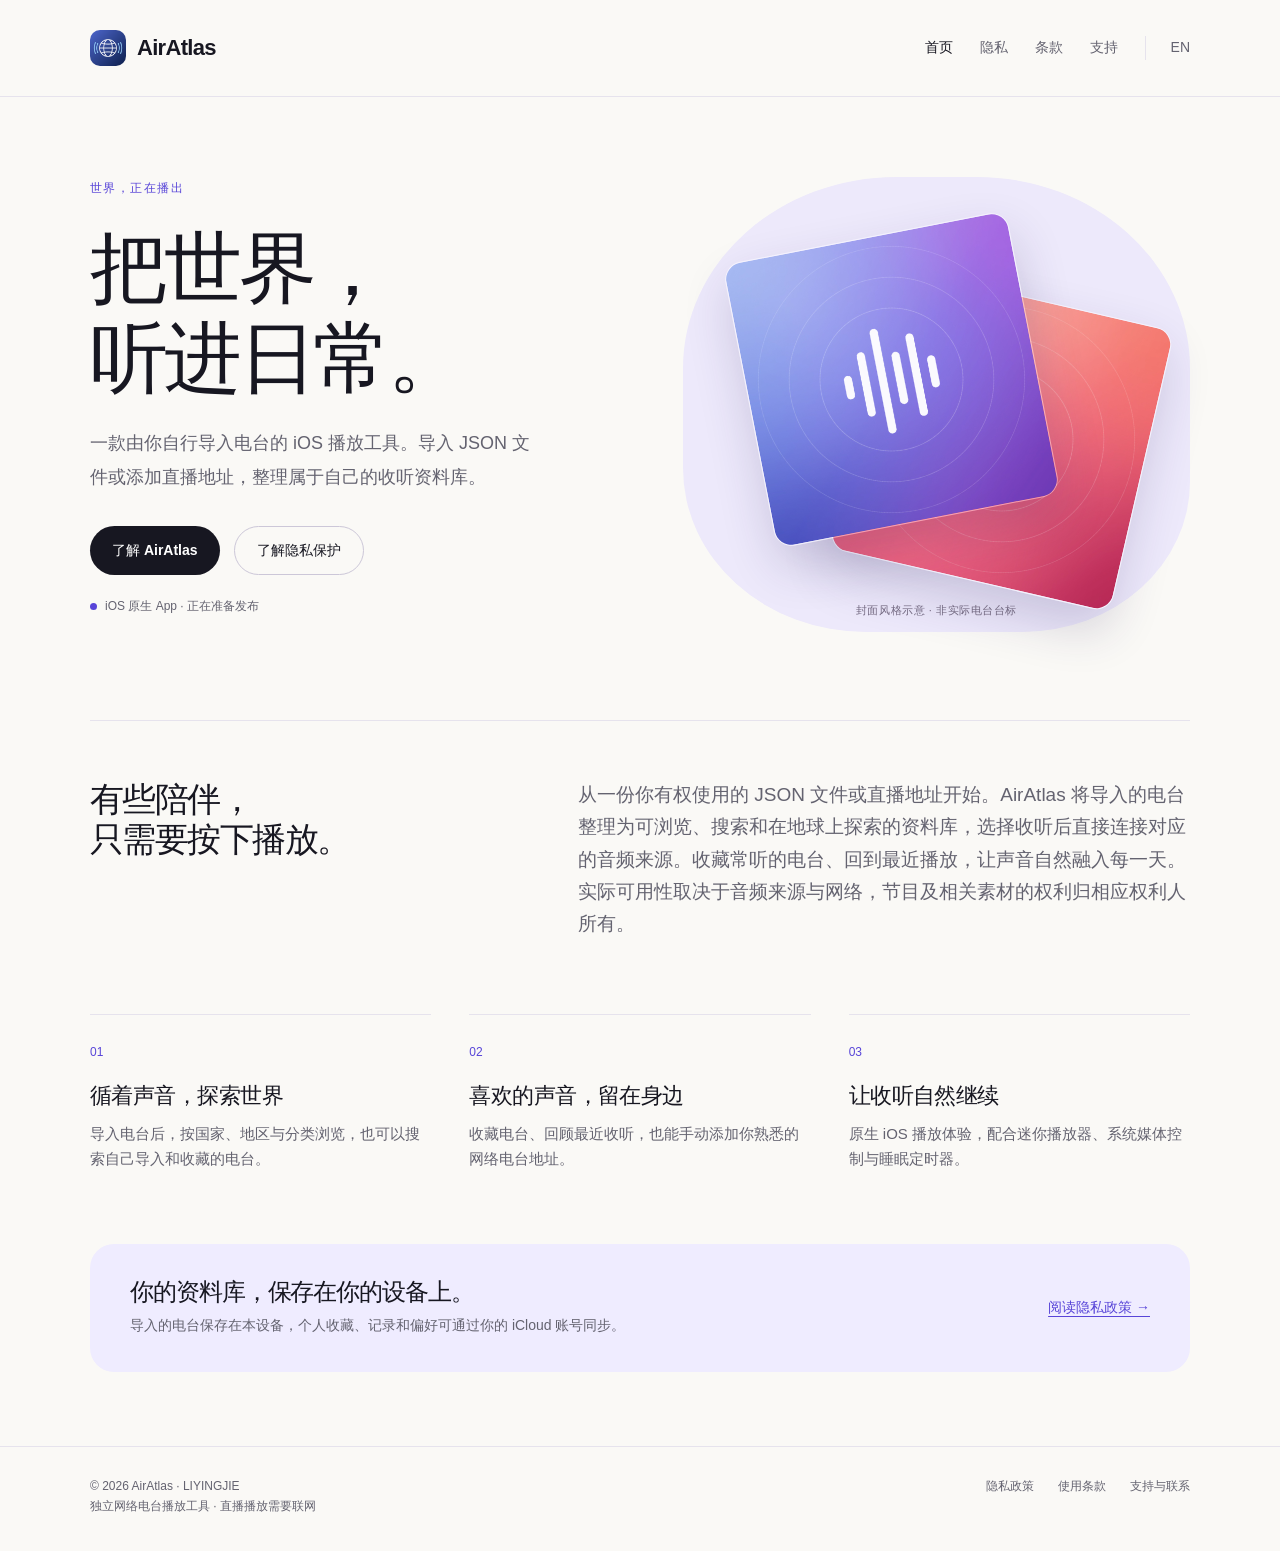
==== commit 9c27b26b: "Update AirAtlas website for user-imported stations Update Chinese and English home, privacy, support" ====
--- a/index.html
+++ b/index.html
@@ -1 +1 @@
-<!doctype html><html lang="zh-CN"><head><meta charset="utf-8"><meta name="viewport" content="width=device-width, initial-scale=1"><title>听见世界的声音 · AirAtlas</title><meta name="description" content="一款独立的 iOS 网络电台播放工具，用于查找电台信息、连接第三方直播流，并管理你的本地收听资料库。"><meta name="theme-color" content="#faf9f6"><link rel="canonical" href="https://oooooooooooooooodles.github.io/airatlas-website/index.html"><link rel="alternate" hreflang="zh-CN" href="https://oooooooooooooooodles.github.io/airatlas-website/index.html"><link rel="alternate" hreflang="en" href="https://oooooooooooooooodles.github.io/airatlas-website/index-en.html"><link rel="icon" href="app-icon.png"><link rel="stylesheet" href="site.css"></head><body><a class="skip" href="#main">跳至正文</a><header><div class="wrap nav"><a class="brand" href="index.html" aria-label="AirAtlas 首页"><img src="app-icon.png" width="36" height="36" alt="">AirAtlas</a><nav class="nav-links" aria-label="主导航"><a href="index.html" aria-current="page">首页</a><a href="privacy.html">隐私</a><a href="terms.html">条款</a><a href="support.html">支持</a><a class="language" href="index-en.html" lang="en" hreflang="en">EN</a></nav></div></header><main id="main" class="wrap"><section class="hero"><div><div class="eyebrow">世界，正在播出</div><h1>把世界，<br>听进日常。</h1><p class="lead">一款独立的 iOS 网络电台播放工具，用于查找电台信息、连接第三方直播流，并管理你的本地收听资料库。</p><div class="actions"><a class="button" href="support.html">了解 AirAtlas</a><a class="button secondary" href="privacy.html">了解隐私保护</a></div><p class="status">iOS 原生 App · 正在准备发布</p></div><div class="art-stage" role="img" aria-label="AirAtlas 电子与谈话类的封面风格示意"><img class="cover second" src="talk.jpg" width="1024" height="1024" alt=""><img class="cover first" src="electronic.jpg" width="1024" height="1024" alt=""><span class="art-caption">封面风格示意 · 非实际电台台标</span></div></section><section class="intro"><h2>有些陪伴，<br>只需要按下播放。</h2><p>AirAtlas 使用社区维护的 Radio Browser 目录展示电台信息；选择播放后，由你的设备连接第三方直播地址。AirAtlas 不制作广播节目、不运营广播服务，也不在自有服务器托管或转发直播流。电台名称、节目及商标等权利归各自权利人所有。目录展示不代表官方关联、推荐背书或授予内容使用许可。实际可用性取决于服务方、访问条件与网络。</p></section><div class="features"><section class="feature"><span class="number">01</span><h3>循着声音，探索世界</h3><p>按国家、地区与整理后的分类发现电台，也可以搜索全球目录和自己的资料库。</p></section><section class="feature"><span class="number">02</span><h3>喜欢的声音，留在身边</h3><p>收藏电台、回顾最近收听，也能手动添加你熟悉的网络电台地址。</p></section><section class="feature"><span class="number">03</span><h3>让收听自然继续</h3><p>原生 iOS 播放体验，配合迷你播放器、系统媒体控制与睡眠定时器。</p></section></div><section class="privacy-note"><div><h2>你的资料库，保存在你的设备上。</h2><p>收藏、历史与偏好在本地保存。关于第三方网络连接，我们也会明确说明。</p></div><a href="privacy.html">阅读隐私政策 →</a></section></main><footer><div class="wrap footer-row"><div class="footer-copy">© 2026 AirAtlas · LIYINGJIE<br>独立网络电台播放工具 · 直播播放需要联网</div><div class="footer-links"><a href="privacy.html">隐私政策</a><a href="terms.html">使用条款</a><a href="support.html">支持与联系</a></div></div></footer></body></html>+<!doctype html><html lang="zh-CN"><head><meta charset="utf-8"><meta name="viewport" content="width=device-width, initial-scale=1"><title>听见世界的声音 · AirAtlas</title><meta name="description" content="一款由你自行导入电台的 iOS 播放工具。导入 JSON 文件或添加直播地址，整理属于自己的收听资料库。"><meta name="theme-color" content="#faf9f6"><link rel="canonical" href="https://oooooooooooooooodles.github.io/airatlas-website/index.html"><link rel="alternate" hreflang="zh-CN" href="https://oooooooooooooooodles.github.io/airatlas-website/index.html"><link rel="alternate" hreflang="en" href="https://oooooooooooooooodles.github.io/airatlas-website/index-en.html"><link rel="icon" href="app-icon.png"><link rel="stylesheet" href="site.css"></head><body><a class="skip" href="#main">跳至正文</a><header><div class="wrap nav"><a class="brand" href="index.html" aria-label="AirAtlas 首页"><img src="app-icon.png" width="36" height="36" alt="">AirAtlas</a><nav class="nav-links" aria-label="主导航"><a href="index.html" aria-current="page">首页</a><a href="privacy.html">隐私</a><a href="terms.html">条款</a><a href="support.html">支持</a><a class="language" href="index-en.html" lang="en" hreflang="en">EN</a></nav></div></header><main id="main" class="wrap"><section class="hero"><div><div class="eyebrow">世界，正在播出</div><h1>把世界，<br>听进日常。</h1><p class="lead">一款由你自行导入电台的 iOS 播放工具。导入 JSON 文件或添加直播地址，整理属于自己的收听资料库。</p><div class="actions"><a class="button" href="support.html">了解 AirAtlas</a><a class="button secondary" href="privacy.html">了解隐私保护</a></div><p class="status">iOS 原生 App · 正在准备发布</p></div><div class="art-stage" role="img" aria-label="AirAtlas 电子与谈话类的封面风格示意"><img class="cover second" src="talk.jpg" width="1024" height="1024" alt=""><img class="cover first" src="electronic.jpg" width="1024" height="1024" alt=""><span class="art-caption">封面风格示意 · 非实际电台台标</span></div></section><section class="intro"><h2>有些陪伴，<br>只需要按下播放。</h2><p>从一份你有权使用的 JSON 文件或直播地址开始。AirAtlas 将导入的电台整理为可浏览、搜索和在地球上探索的资料库，选择收听后直接连接对应的音频来源。收藏常听的电台、回到最近播放，让声音自然融入每一天。实际可用性取决于音频来源与网络，节目及相关素材的权利归相应权利人所有。</p></section><div class="features"><section class="feature"><span class="number">01</span><h3>循着声音，探索世界</h3><p>导入电台后，按国家、地区与分类浏览，也可以搜索自己导入和收藏的电台。</p></section><section class="feature"><span class="number">02</span><h3>喜欢的声音，留在身边</h3><p>收藏电台、回顾最近收听，也能手动添加你熟悉的网络电台地址。</p></section><section class="feature"><span class="number">03</span><h3>让收听自然继续</h3><p>原生 iOS 播放体验，配合迷你播放器、系统媒体控制与睡眠定时器。</p></section></div><section class="privacy-note"><div><h2>你的资料库，保存在你的设备上。</h2><p>导入的电台保存在本设备，个人收藏、记录和偏好可通过你的 iCloud 账号同步。</p></div><a href="privacy.html">阅读隐私政策 →</a></section></main><footer><div class="wrap footer-row"><div class="footer-copy">© 2026 AirAtlas · LIYINGJIE<br>独立网络电台播放工具 · 直播播放需要联网</div><div class="footer-links"><a href="privacy.html">隐私政策</a><a href="terms.html">使用条款</a><a href="support.html">支持与联系</a></div></div></footer></body></html>
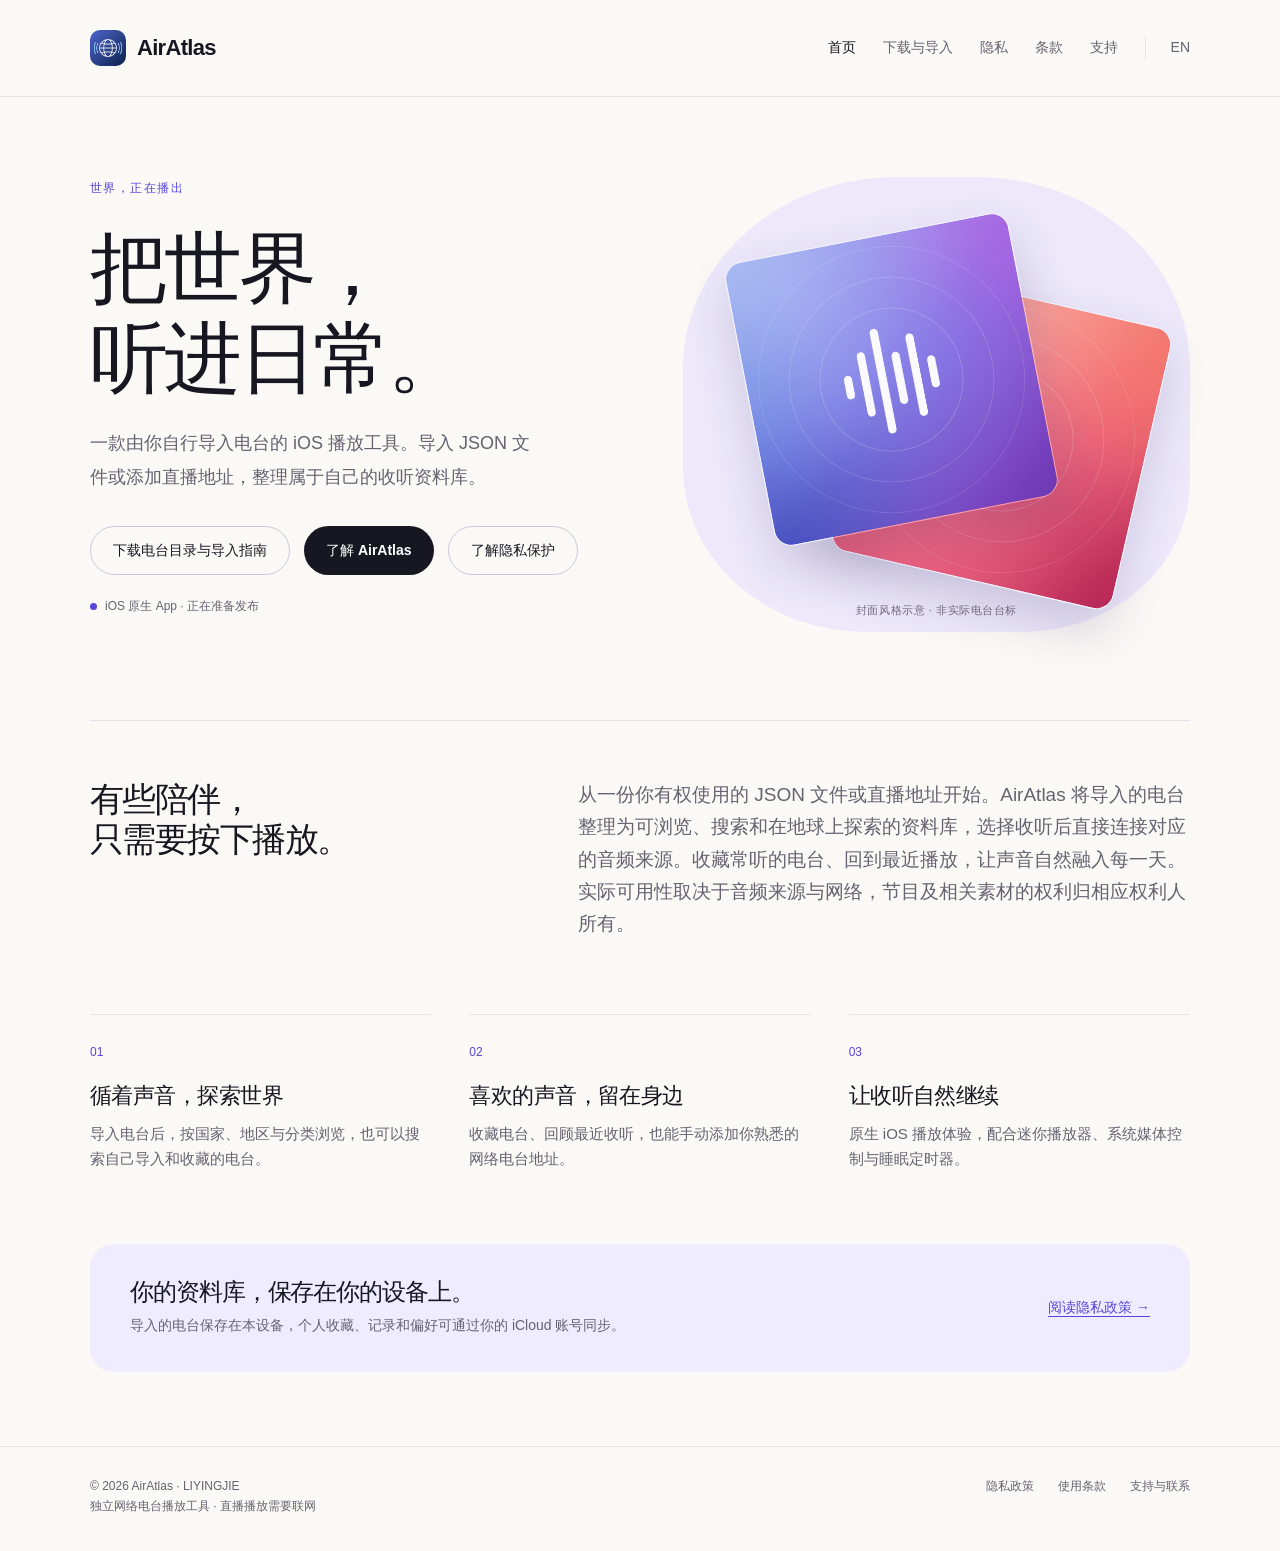
==== commit 5f5acb63: "Add station directory download and bilingual import guide" ====
--- a/index.html
+++ b/index.html
@@ -1 +1 @@
-<!doctype html><html lang="zh-CN"><head><meta charset="utf-8"><meta name="viewport" content="width=device-width, initial-scale=1"><title>听见世界的声音 · AirAtlas</title><meta name="description" content="一款由你自行导入电台的 iOS 播放工具。导入 JSON 文件或添加直播地址，整理属于自己的收听资料库。"><meta name="theme-color" content="#faf9f6"><link rel="canonical" href="https://oooooooooooooooodles.github.io/airatlas-website/index.html"><link rel="alternate" hreflang="zh-CN" href="https://oooooooooooooooodles.github.io/airatlas-website/index.html"><link rel="alternate" hreflang="en" href="https://oooooooooooooooodles.github.io/airatlas-website/index-en.html"><link rel="icon" href="app-icon.png"><link rel="stylesheet" href="site.css"></head><body><a class="skip" href="#main">跳至正文</a><header><div class="wrap nav"><a class="brand" href="index.html" aria-label="AirAtlas 首页"><img src="app-icon.png" width="36" height="36" alt="">AirAtlas</a><nav class="nav-links" aria-label="主导航"><a href="index.html" aria-current="page">首页</a><a href="privacy.html">隐私</a><a href="terms.html">条款</a><a href="support.html">支持</a><a class="language" href="index-en.html" lang="en" hreflang="en">EN</a></nav></div></header><main id="main" class="wrap"><section class="hero"><div><div class="eyebrow">世界，正在播出</div><h1>把世界，<br>听进日常。</h1><p class="lead">一款由你自行导入电台的 iOS 播放工具。导入 JSON 文件或添加直播地址，整理属于自己的收听资料库。</p><div class="actions"><a class="button" href="support.html">了解 AirAtlas</a><a class="button secondary" href="privacy.html">了解隐私保护</a></div><p class="status">iOS 原生 App · 正在准备发布</p></div><div class="art-stage" role="img" aria-label="AirAtlas 电子与谈话类的封面风格示意"><img class="cover second" src="talk.jpg" width="1024" height="1024" alt=""><img class="cover first" src="electronic.jpg" width="1024" height="1024" alt=""><span class="art-caption">封面风格示意 · 非实际电台台标</span></div></section><section class="intro"><h2>有些陪伴，<br>只需要按下播放。</h2><p>从一份你有权使用的 JSON 文件或直播地址开始。AirAtlas 将导入的电台整理为可浏览、搜索和在地球上探索的资料库，选择收听后直接连接对应的音频来源。收藏常听的电台、回到最近播放，让声音自然融入每一天。实际可用性取决于音频来源与网络，节目及相关素材的权利归相应权利人所有。</p></section><div class="features"><section class="feature"><span class="number">01</span><h3>循着声音，探索世界</h3><p>导入电台后，按国家、地区与分类浏览，也可以搜索自己导入和收藏的电台。</p></section><section class="feature"><span class="number">02</span><h3>喜欢的声音，留在身边</h3><p>收藏电台、回顾最近收听，也能手动添加你熟悉的网络电台地址。</p></section><section class="feature"><span class="number">03</span><h3>让收听自然继续</h3><p>原生 iOS 播放体验，配合迷你播放器、系统媒体控制与睡眠定时器。</p></section></div><section class="privacy-note"><div><h2>你的资料库，保存在你的设备上。</h2><p>导入的电台保存在本设备，个人收藏、记录和偏好可通过你的 iCloud 账号同步。</p></div><a href="privacy.html">阅读隐私政策 →</a></section></main><footer><div class="wrap footer-row"><div class="footer-copy">© 2026 AirAtlas · LIYINGJIE<br>独立网络电台播放工具 · 直播播放需要联网</div><div class="footer-links"><a href="privacy.html">隐私政策</a><a href="terms.html">使用条款</a><a href="support.html">支持与联系</a></div></div></footer></body></html>+<!doctype html><html lang="zh-CN"><head><meta charset="utf-8"><meta name="viewport" content="width=device-width, initial-scale=1"><title>听见世界的声音 · AirAtlas</title><meta name="description" content="一款由你自行导入电台的 iOS 播放工具。导入 JSON 文件或添加直播地址，整理属于自己的收听资料库。"><meta name="theme-color" content="#faf9f6"><link rel="canonical" href="https://oooooooooooooooodles.github.io/airatlas-website/index.html"><link rel="alternate" hreflang="zh-CN" href="https://oooooooooooooooodles.github.io/airatlas-website/index.html"><link rel="alternate" hreflang="en" href="https://oooooooooooooooodles.github.io/airatlas-website/index-en.html"><link rel="icon" href="app-icon.png"><link rel="stylesheet" href="site.css"></head><body><a class="skip" href="#main">跳至正文</a><header><div class="wrap nav"><a class="brand" href="index.html" aria-label="AirAtlas 首页"><img src="app-icon.png" width="36" height="36" alt="">AirAtlas</a><nav class="nav-links" aria-label="主导航"><a href="index.html" aria-current="page">首页</a><a href="guide.html">下载与导入</a><a href="privacy.html">隐私</a><a href="terms.html">条款</a><a href="support.html">支持</a><a class="language" href="index-en.html" lang="en" hreflang="en">EN</a></nav></div></header><main id="main" class="wrap"><section class="hero"><div><div class="eyebrow">世界，正在播出</div><h1>把世界，<br>听进日常。</h1><p class="lead">一款由你自行导入电台的 iOS 播放工具。导入 JSON 文件或添加直播地址，整理属于自己的收听资料库。</p><div class="actions"><a class="button secondary" href="guide.html">下载电台目录与导入指南</a><a class="button" href="support.html">了解 AirAtlas</a><a class="button secondary" href="privacy.html">了解隐私保护</a></div><p class="status">iOS 原生 App · 正在准备发布</p></div><div class="art-stage" role="img" aria-label="AirAtlas 电子与谈话类的封面风格示意"><img class="cover second" src="talk.jpg" width="1024" height="1024" alt=""><img class="cover first" src="electronic.jpg" width="1024" height="1024" alt=""><span class="art-caption">封面风格示意 · 非实际电台台标</span></div></section><section class="intro"><h2>有些陪伴，<br>只需要按下播放。</h2><p>从一份你有权使用的 JSON 文件或直播地址开始。AirAtlas 将导入的电台整理为可浏览、搜索和在地球上探索的资料库，选择收听后直接连接对应的音频来源。收藏常听的电台、回到最近播放，让声音自然融入每一天。实际可用性取决于音频来源与网络，节目及相关素材的权利归相应权利人所有。</p></section><div class="features"><section class="feature"><span class="number">01</span><h3>循着声音，探索世界</h3><p>导入电台后，按国家、地区与分类浏览，也可以搜索自己导入和收藏的电台。</p></section><section class="feature"><span class="number">02</span><h3>喜欢的声音，留在身边</h3><p>收藏电台、回顾最近收听，也能手动添加你熟悉的网络电台地址。</p></section><section class="feature"><span class="number">03</span><h3>让收听自然继续</h3><p>原生 iOS 播放体验，配合迷你播放器、系统媒体控制与睡眠定时器。</p></section></div><section class="privacy-note"><div><h2>你的资料库，保存在你的设备上。</h2><p>导入的电台保存在本设备，个人收藏、记录和偏好可通过你的 iCloud 账号同步。</p></div><a href="privacy.html">阅读隐私政策 →</a></section></main><footer><div class="wrap footer-row"><div class="footer-copy">© 2026 AirAtlas · LIYINGJIE<br>独立网络电台播放工具 · 直播播放需要联网</div><div class="footer-links"><a href="privacy.html">隐私政策</a><a href="terms.html">使用条款</a><a href="support.html">支持与联系</a></div></div></footer></body></html>
--- a/site.css
+++ b/site.css
@@ -1 +1,3 @@
 :root{--paper:#faf9f6;--ink:#171721;--muted:#646370;--accent:#5845d8;--line:#e6e3ed;--soft:#efecff;--white:#fff;color-scheme:light;font-family:-apple-system,BlinkMacSystemFont,"Segoe UI","PingFang SC","Microsoft YaHei",sans-serif;font-synthesis:none}*{box-sizing:border-box}body{margin:0;background:var(--paper);color:var(--ink);line-height:1.7}a{color:var(--accent);text-underline-offset:4px}a:hover{text-decoration:underline}a:focus-visible,summary:focus-visible{outline:3px solid var(--accent);outline-offset:5px}img{max-width:100%;height:auto}h1,h2,h3,p{margin-top:0}h1,h2,h3{line-height:1.18;letter-spacing:-.045em}p{margin-bottom:1.2em}.wrap{max-width:1180px;margin:auto;padding:0 40px}.skip{position:absolute;left:20px;top:-70px;background:#fff;padding:12px;z-index:10}.skip:focus{top:10px}header{border-bottom:1px solid var(--line)}.nav{min-height:96px;display:flex;align-items:center;justify-content:space-between;gap:28px}.brand{display:flex;align-items:center;gap:11px;font-size:22px;font-weight:700;letter-spacing:-.7px;text-decoration:none;color:var(--ink)}.brand img{width:36px;height:36px;border-radius:10px}.nav-links{display:flex;gap:27px;align-items:center}.nav-links a{text-decoration:none;color:var(--muted);font-size:14px}.nav-links a[aria-current=page]{color:var(--ink);font-weight:650}.nav-links a:hover{color:var(--accent)}.language{border-left:1px solid var(--line);padding-left:25px}.eyebrow{font-size:12px;letter-spacing:.12em;font-weight:650;color:var(--accent);text-transform:uppercase}.hero{display:grid;grid-template-columns:1.1fr 1fr;align-items:center;gap:35px;padding-top:80px;padding-bottom:88px}.hero h1{font-size:clamp(48px,6.1vw,78px);font-weight:720;margin:24px 0;line-height:1.16}.hero .lead{font-size:18px;color:var(--muted);max-width:445px;line-height:1.85}.actions{display:flex;gap:14px;align-items:center;flex-wrap:wrap;margin-top:32px}.button{display:inline-flex;justify-content:center;align-items:center;min-height:49px;padding:11px 22px;border-radius:100px;background:var(--ink);color:#fff;text-decoration:none;font-size:14px;font-weight:550}.button:hover{background:var(--accent);text-decoration:none}.button.secondary{background:transparent;color:var(--ink);border:1px solid #ccc7d8}.status{font-size:12px;color:var(--muted);margin-top:21px}.status:before{content:"";display:inline-block;width:7px;height:7px;background:var(--accent);border-radius:50%;margin-right:8px}.art-stage{position:relative;min-height:455px;display:flex;align-items:center;justify-content:center;background:#ede9fb;border-radius:42% 42% 33% 36%;isolation:isolate}.cover{position:absolute;width:57%;border-radius:18px;box-shadow:0 22px 48px #30235e30;border:1px solid #ffffff66}.cover.first{transform:translate(-45px,-25px) rotate(-11deg);z-index:2}.cover.second{transform:translate(65px,35px) rotate(13deg)}.art-caption{position:absolute;bottom:12px;font-size:11px;color:#71677f;letter-spacing:.05em}.intro{border-top:1px solid var(--line);display:grid;grid-template-columns:1fr 1.5fr;gap:80px;padding-top:58px;padding-bottom:62px}.intro h2{font-size:34px;max-width:280px}.intro p{font-size:19px;color:var(--muted);max-width:650px;margin:0}.features{display:grid;grid-template-columns:repeat(3,1fr);gap:38px;padding:12px 0 72px}.feature{border-top:1px solid var(--line);padding-top:22px}.feature .number{font-size:12px;color:var(--accent)}.feature h3{font-size:22px;letter-spacing:-.025em;margin:18px 0 12px}.feature p{font-size:15px;color:var(--muted);margin:0}.privacy-note{display:flex;align-items:center;justify-content:space-between;gap:40px;background:var(--soft);border-radius:24px;padding:34px 40px;margin-bottom:74px}.privacy-note h2{font-size:24px;margin-bottom:8px}.privacy-note p{font-size:14px;color:var(--muted);margin:0}.privacy-note a{white-space:nowrap;font-size:14px}.page-title{padding:65px 0 35px;border-bottom:1px solid var(--line)}.page-title h1{font-size:clamp(38px,5vw,56px);margin:18px 0}.page-title .description{font-size:17px;color:var(--muted);max-width:660px}.meta{font-size:13px;color:var(--muted)}.document{display:grid;grid-template-columns:210px 1fr;gap:75px;padding-top:42px;padding-bottom:82px}.toc{font-size:13px;align-self:start;position:sticky;top:30px}.toc a{display:block;padding:6px 0;color:var(--muted);text-decoration:none}.toc a:hover{color:var(--accent)}.document article{max-width:750px}.document section{scroll-margin-top:30px;margin-bottom:35px}.document h2{font-size:25px;letter-spacing:-.025em;margin:5px 0 16px}.document p,.document li{font-size:15px;color:#4e4c5b}.document ul{padding-left:21px}.document strong{color:var(--ink);font-weight:600}.notice{padding:18px 22px;border-left:3px solid var(--accent);background:var(--soft);font-size:14px;border-radius:0 12px 12px 0}.contact-box{background:var(--soft);border-radius:20px;padding:28px;margin-bottom:35px}.contact-box h2{margin-top:0}.contact-box .email{font-size:clamp(18px,3vw,24px);overflow-wrap:anywhere;font-weight:550}.contact-box p{margin-bottom:0}details{padding:20px 0;border-bottom:1px solid var(--line)}summary{cursor:pointer;font-size:17px;font-weight:550;line-height:1.5}details p{margin:15px 0 2px!important}footer{border-top:1px solid var(--line);padding:29px 0 34px}.footer-row{display:flex;justify-content:space-between;gap:22px;align-items:start}.footer-copy{font-size:12px;color:var(--muted)}.footer-links{display:flex;gap:24px;font-size:12px}.footer-links a{color:var(--muted);text-decoration:none}.preview-note{background:#fff5dc;color:#655329;text-align:center;font-size:12px;padding:8px 18px}.not-found{padding:100px 0;min-height:60vh}.not-found h1{font-size:60px}.muted{color:var(--muted)}@media(max-width:850px){.wrap{padding:0 25px}.hero{gap:16px;padding-top:48px;padding-bottom:54px}.hero h1{font-size:52px}.art-stage{min-height:340px}.intro{gap:35px}.document{grid-template-columns:155px 1fr;gap:35px}.features{gap:24px}.nav-links{gap:18px}}@media(max-width:620px){.wrap{padding:0 22px}.nav{min-height:82px;gap:15px;flex-wrap:wrap;padding-top:16px;padding-bottom:14px}.brand{font-size:20px}.brand img{width:31px;height:31px}.nav-links{gap:15px}.nav-links a{font-size:12px}.language{padding-left:13px}.hero{grid-template-columns:1fr;padding-top:40px;padding-bottom:45px;gap:30px}.hero h1{font-size:54px;margin-top:18px}.hero .lead{font-size:16px}.art-stage{min-height:330px;max-width:400px;width:100%;justify-self:center}.intro{grid-template-columns:1fr;gap:5px;padding-top:35px;padding-bottom:36px}.intro h2{font-size:28px;max-width:none}.intro p{font-size:16px}.features{grid-template-columns:1fr;gap:29px;padding-bottom:40px}.feature h3{margin-top:12px;font-size:21px}.privacy-note{flex-direction:column;align-items:start;gap:17px;padding:27px;margin-bottom:42px}.privacy-note h2{font-size:22px}.page-title{padding-top:40px}.document{display:block;padding-top:24px;padding-bottom:35px}.toc{position:static;border-bottom:1px solid var(--line);padding-bottom:20px;margin-bottom:30px;display:flex;flex-wrap:wrap;gap:0 20px}.toc a{font-size:12px}.footer-row{flex-direction:column;gap:15px}.page-title h1{font-size:39px}.contact-box{padding:22px}}@media(prefers-reduced-motion:no-preference){a{transition:background-color .16s,color .16s}}@media print{header,.toc,.preview-note,.footer-links{display:none}.document{display:block}.wrap{max-width:none}.document article{max-width:none}body{background:#fff}.page-title{padding-top:0}}
+
+.nav-links{flex-wrap:wrap}.actions{flex-wrap:wrap}.directory-download{margin:36px 0;padding:32px;background:var(--soft);border-radius:24px}.directory-download h2{font-size:26px;margin:0 0 12px}.directory-download .button{margin:8px 0}.directory-download p,.directory-download>a:not(.button){font-size:14px;overflow-wrap:anywhere}.guide-section{margin:38px 0 52px;max-width:850px}.guide-section h2{font-size:28px}.guide-steps{padding:0;list-style:none}.guide-steps li{display:flex;gap:18px;padding:22px 0;border-bottom:1px solid var(--line)}.step-number{flex:none;display:grid;place-items:center;width:36px;height:36px;border-radius:50%;background:var(--soft);color:var(--accent);font-weight:650}.guide-steps h3{margin:2px 0 8px;font-size:21px}.guide-steps p{margin:0;color:var(--muted)}.guide-section li{margin-bottom:12px}.guide-section.notice{max-width:none}.guide-section.notice h2{font-size:22px}.guide-section.notice ul{padding-left:20px}a:focus-visible,summary:focus-visible{outline:3px solid var(--accent);outline-offset:4px}@media(max-width:620px){.directory-download{padding:24px}.guide-section h2{font-size:25px}.nav-links{row-gap:12px}}
